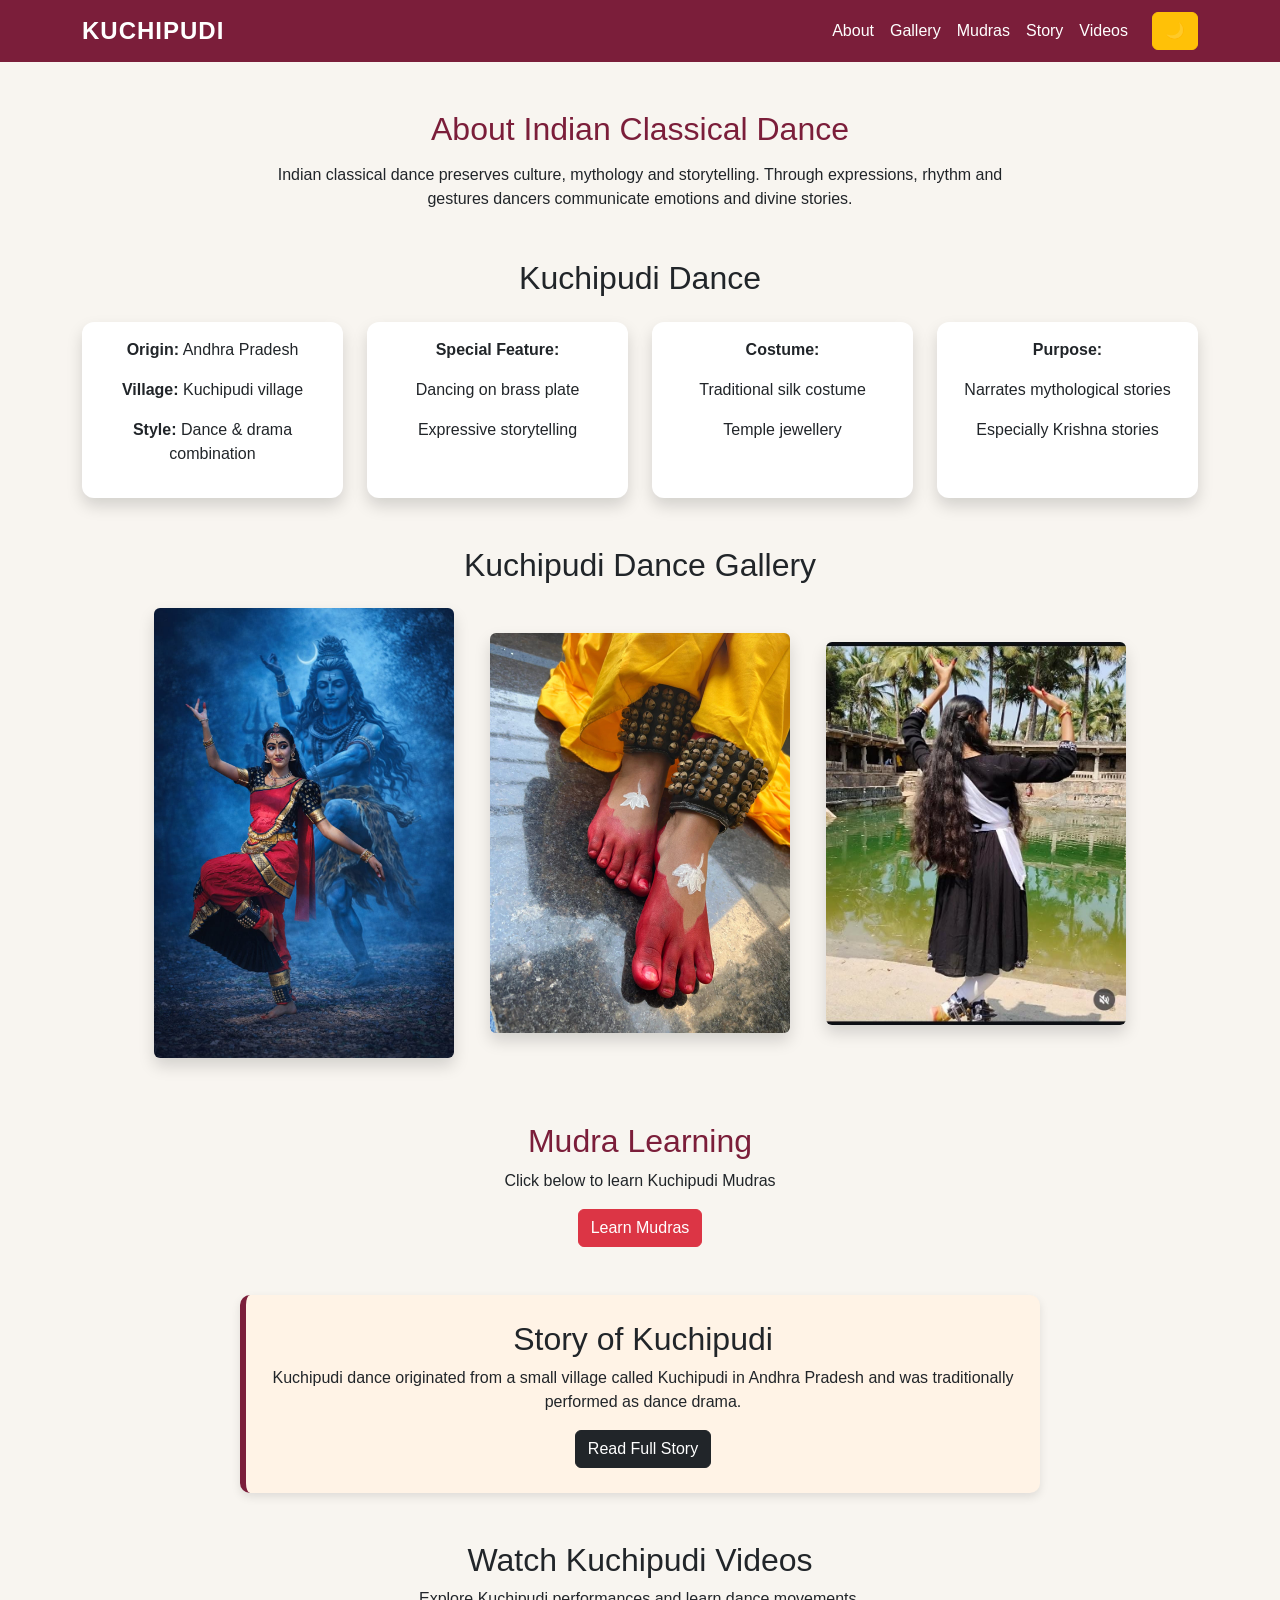
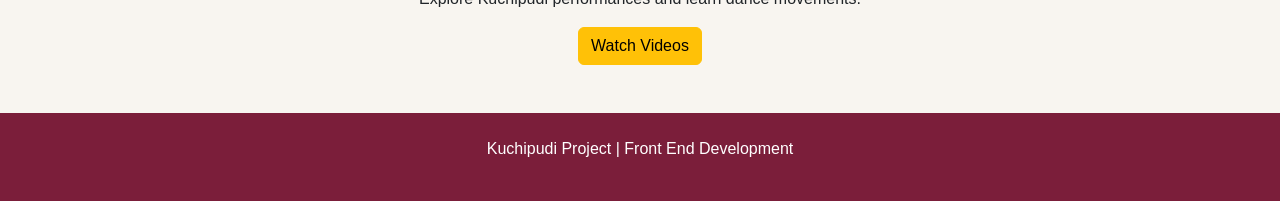
==== index.html @ efb6ea89 "Add files via upload" ====
<!DOCTYPE html>
<html lang="en">
<head>
<meta charset="UTF-8">
<title>Kuchipudi</title>

<!-- Bootstrap -->
<link href="https://cdn.jsdelivr.net/npm/bootstrap@5.3.2/dist/css/bootstrap.min.css" rel="stylesheet">

<link rel="stylesheet" href="index.css">

</head>

<body>

<!-- Navbar -->
<nav class="navbar navbar-expand-lg navbar-dark">
<div class="container">

<a class="navbar-brand fw-bold" href="#">KUCHIPUDI</a>

<button class="navbar-toggler" type="button" data-bs-toggle="collapse" data-bs-target="#menu">
<span class="navbar-toggler-icon"></span>
</button>

<div class="collapse navbar-collapse" id="menu">

<ul class="navbar-nav ms-auto">

<li class="nav-item">
<a class="nav-link" href="#dance">About</a>
</li>

<li class="nav-item">
<a class="nav-link" href="#gallery">Gallery</a>
</li>

<li class="nav-item">
<a class="nav-link" href="#mudra">Mudras</a>
</li>

<li class="nav-item">
<a class="nav-link" href="Story.html">Story</a>
</li>

<li class="nav-item">
<a class="nav-link" href="LearningVideos.html">Videos</a>
</li>

</ul>

<button id="themeToggle" class="btn btn-warning ms-3">🌙</button>

</div>
</div>
</nav>

<!-- Intro -->
<section id="intro" class="container text-center mt-5">

<h2>About Indian Classical Dance</h2>

<p>
Indian classical dance preserves culture, mythology and storytelling.
Through expressions, rhythm and gestures dancers communicate emotions
and divine stories.
</p>

</section>

<!-- Dance Section -->
<section id="dance" class="container mt-5">

<h2 class="text-center mb-4">Kuchipudi Dance</h2>

<div class="row g-4">

<div class="col-md-3">
<div class="card h-100 shadow">
<div class="card-body">
<p><b>Origin:</b> Andhra Pradesh</p>
<p><b>Village:</b> Kuchipudi village</p>
<p><b>Style:</b> Dance & drama combination</p>
</div>
</div>
</div>

<div class="col-md-3">
<div class="card h-100 shadow">
<div class="card-body">
<p><b>Special Feature:</b></p>
<p>Dancing on brass plate</p>
<p>Expressive storytelling</p>
</div>
</div>
</div>

<div class="col-md-3">
<div class="card h-100 shadow">
<div class="card-body">
<p><b>Costume:</b></p>
<p>Traditional silk costume</p>
<p>Temple jewellery</p>
</div>
</div>
</div>

<div class="col-md-3">
<div class="card h-100 shadow">
<div class="card-body">
<p><b>Purpose:</b></p>
<p>Narrates mythological stories</p>
<p>Especially Krishna stories</p>
</div>
</div>
</div>

</div>

</section>

<!-- Gallery -->
<section id="gallery" class="container text-center mt-5">

<h2>Kuchipudi Dance Gallery</h2>

<img src="DancerPhoto.jpeg" class="img-fluid rounded shadow m-3" width="300">

<img src="dance.jpeg" class="img-fluid rounded shadow m-3" width="300">

<img src="Dancepose.jpeg" class="img-fluid rounded shadow m-3" width="300">

</section>

<!-- Mudra Section -->
<section id="mudra" class="container text-center mt-5">

<h2>Mudra Learning</h2>

<p>Click below to learn Kuchipudi Mudras</p>

<button class="btn btn-danger"
onclick="location.href='KuchipudiMudra.html'">
Learn Mudras
</button>

</section>

<!-- Story Section -->
<section id="story" class="container text-center mt-5 story-box">

<h2>Story of Kuchipudi</h2>

<p>
Kuchipudi dance originated from a small village called Kuchipudi
in Andhra Pradesh and was traditionally performed as dance drama.
</p>

<button class="btn btn-dark"
onclick="location.href='Story.html'">
Read Full Story
</button>

</section>

<!-- Video Section -->
<section id="video-link" class="container text-center mt-5">

<h2>Watch Kuchipudi Videos</h2>

<p>Explore Kuchipudi performances and learn dance movements.</p>

<button class="btn btn-warning"
onclick="location.href='LearningVideos.html'">
Watch Videos
</button>

</section>

<!-- Footer -->
<footer class="text-center p-4 mt-5">

<p>Kuchipudi Project | Front End Development</p>

</footer>


<script src="script.js"></script>

</body>
</html>
---- index.css ----
/* ================= GENERAL ================= */

body{
font-family: Arial, sans-serif;
margin:0;
background:#f8f5f0;
text-align:center;
animation:fadeIn 1s ease;
}

@keyframes fadeIn{
from{opacity:0;}
to{opacity:1;}
}

html{
scroll-behavior:smooth;
}

/* ================= NAVBAR ================= */

.navbar{
background:#7b1e3a;
}

.navbar-brand{
font-size:24px;
letter-spacing:1px;
}

.navbar a{
color:white !important;
font-weight:500;
}

.navbar a:hover{
color:#ffd9a6 !important;
}

/* ================= INTRO SECTION ================= */

#intro{
max-width:800px;
margin:auto;
}

#intro h2{
color:#7b1e3a;
margin-bottom:15px;
}

/* ================= CARDS ================= */

.card{
border:none;
border-radius:12px;
transition:0.3s;
}

.card:hover{
transform:translateY(-6px);
background:#fff3e6;
}

/* ================= GALLERY ================= */

#gallery img{
transition:0.4s;
border-radius:10px;
}

#gallery img:hover{
transform:scale(1.08);
}

/* ================= MUDRA SECTION ================= */

#mudra h2{
color:#7b1e3a;
}

/* ================= STORY PAGE ================= */

.story-box{
background:#fff3e6;
border-left:6px solid #7b1e3a;
padding:25px;
border-radius:10px;
max-width:800px;
margin:auto;
box-shadow:0 4px 10px rgba(0,0,0,0.1);
}

/* ================= VIDEO PAGE ================= */

video{
margin-top:20px;
border-radius:10px;
box-shadow:0 6px 15px rgba(0,0,0,0.2);
}

iframe{
margin-top:20px;
border-radius:10px;
}

/* ================= TABLE (Mudra Page) ================= */

table{
margin:30px auto;
border-collapse:collapse;
width:80%;
background:white;
}

th, td{
border:1px solid #333;
padding:12px;
}

th{
background:#7b1e3a;
color:white;
}

tr:nth-child(even){
background:#f2f2f2;
}

/* ================= COUNTER BOXES ================= */

.counter-container{
display:flex;
justify-content:center;
gap:40px;
flex-wrap:wrap;
margin-top:40px;
}

.counter-box{
background:white;
padding:25px;
width:300px;
border-radius:12px;
box-shadow:0 6px 20px rgba(0,0,0,0.2);
}

.counter{
font-size:45px;
font-weight:bold;
color:#7b1e3a;
margin:10px 0;
}

/* ================= LOGIN PAGE ================= */

.login-container{
background:white;
padding:40px;
width:350px;
margin:120px auto;
border-radius:12px;
box-shadow:0 10px 25px rgba(0,0,0,0.2);
text-align:center;
}

.login-container h2{
color:#7b1e3a;
margin-bottom:20px;
}

.login-container input{
width:90%;
padding:12px;
margin:10px 0;
border:1px solid #ccc;
border-radius:6px;
font-size:14px;
}

.login-container input:focus{
border-color:#7b1e3a;
outline:none;
box-shadow:0 0 6px rgba(123,30,58,0.4);
}

.login-container button{
margin-top:15px;
padding:10px 25px;
background:#7b1e3a;
color:white;
border:none;
border-radius:6px;
cursor:pointer;
transition:0.3s;
}

.login-container button:hover{
background:#5a142a;
transform:scale(1.05);
}

.login-container a{
display:block;
margin-top:10px;
text-decoration:none;
color:#7b1e3a;
font-size:14px;
}

.login-container a:hover{
text-decoration:underline;
}

/* ================= FORMS ================= */

.join-box{
background:#fff3e6;
padding:40px;
border-left:6px solid #7b1e3a;
border-radius:12px;
box-shadow:0 6px 15px rgba(0,0,0,0.15);
max-width:600px;
margin:40px auto;
text-align:left;
}

.join-box label{
display:block;
margin-top:15px;
}

/* ================= BUTTONS ================= */

button{
padding:10px 20px;
background:#7b1e3a;
color:white;
border:none;
border-radius:5px;
cursor:pointer;
transition:0.3s;
}

button:hover{
background:#5a142a;
transform:scale(1.05);
}

/* ================= FOOTER ================= */

footer{
background:#7b1e3a;
color:white;
padding:15px;
margin-top:40px;
}

/* ================= DARK MODE ================= */

.dark-mode{
background:#1f1f1f;
color:white;
}

.dark-mode .card{
background:#2a2a2a;
color:white;
}

.dark-mode .story-box{
background:#2a2a2a;
}

.dark-mode .counter-box{
background:#2a2a2a;
}

.dark-mode footer{
background:#3b0a1a;
}

.dark-mode .navbar{
background:#3b0a1a;
}

.dark-mode table{
background:#2a2a2a;
color:white;
}
/* ================= PAGE NAVIGATION LINKS ================= */

.page-nav{
margin-top:20px;
}

.page-nav a{
display:inline-block;
margin:10px;
padding:10px 20px;
background:#7b1e3a;
color:white;
text-decoration:none;
border-radius:8px;
font-weight:bold;
transition:0.3s;
}

.page-nav a:hover{
background:#b08d57;
transform:scale(1.08);
}
/* ================= VIDEO PAGE HEADING ================= */

.video-title{
font-size:36px;
font-weight:bold;
color:#7b1e3a;
letter-spacing:1px;
margin-top:30px;
margin-bottom:15px;
position:relative;
display:inline-block;
}

/* Decorative underline */

.video-title::after{
content:"";
width:60%;
height:4px;
background:#b08d57;
display:block;
margin:10px auto 0;
border-radius:2px;
}
/* ================= VIDEO SUB HEADINGS ================= */

.video-subtitle{
font-size:24px;
font-weight:600;
color:#7b1e3a;
margin-top:40px;
margin-bottom:15px;
text-transform:capitalize;
letter-spacing:0.5px;
}

/* optional decorative line */

.video-subtitle::after{
content:"";
display:block;
width:50px;
height:3px;
background:#b08d57;
margin:8px auto 0;
border-radius:2px;
}
.reel-btn{
    display:inline-block;
    margin-top:10px;
    padding:10px 18px;
    background:#8b2e3c;
    color:white;
    text-decoration:none;
    border-radius:6px;
    font-weight:bold;
}

.reel-btn:hover{
    background:#5f1f29;
}
/* ================= LOGIN PAGE BACKGROUND ================= */

/* ================= LOGIN PAGE BACKGROUND ================= */

.login-page{
background-image: url("Dance background.png"); /* your image path */
background-size: cover;
background-position: center;
background-repeat: no-repeat;
min-height: 100vh;
display: flex;
align-items: center;
justify-content: center;
}
.login-page::before{
content:"";
position:absolute;
top:0;
left:0;
width:100%;
height:100%;
background:rgba(0,0,0,0.4);
}

.login-container{
position:relative;
z-index:2;
}
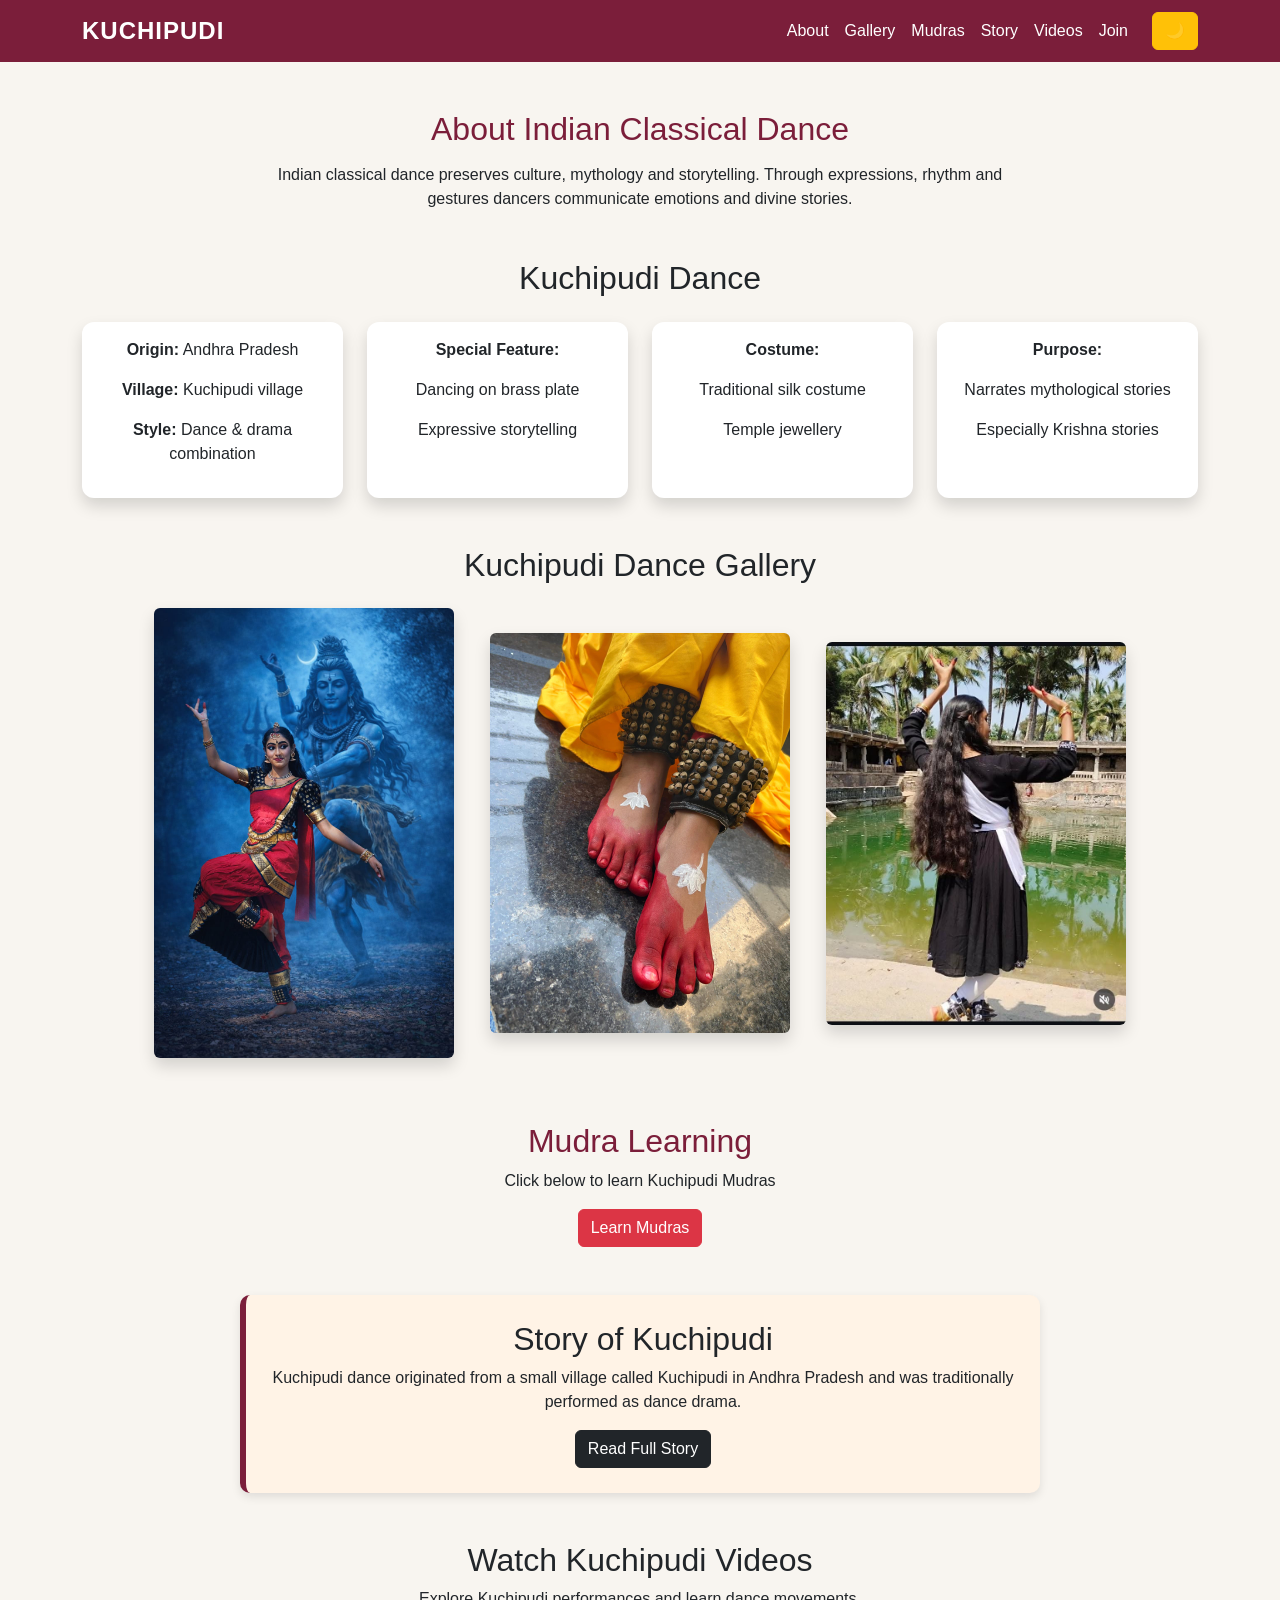
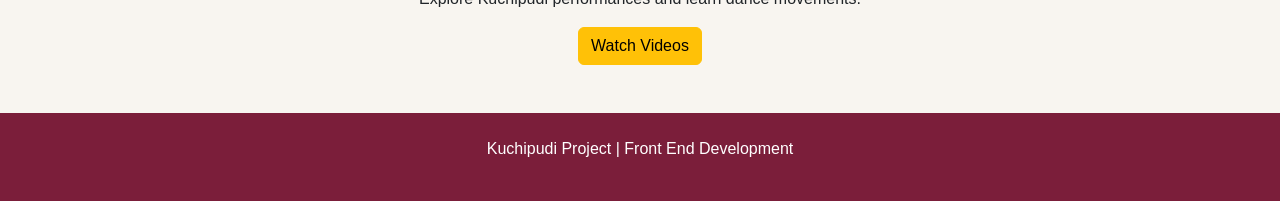
==== commit 1c9a6e19: "Fix HTML formatting and add missing elements" ====
--- a/index.html
+++ b/index.html
@@ -47,10 +47,13 @@
 <a class="nav-link" href="LearningVideos.html">Videos</a>
 </li>
 
+<li class="nav-item">
+<a class="nav-link" href="Join.html">Join</a>
+</li>
+
 </ul>
 
 <button id="themeToggle" class="btn btn-warning ms-3">🌙</button>
-
 </div>
 </div>
 </nav>
@@ -124,11 +127,11 @@
 
 <h2>Kuchipudi Dance Gallery</h2>
 
-<img src="DancerPhoto.jpeg" class="img-fluid rounded shadow m-3" width="300">
+<img src="DancerPhoto.jpeg" class="img-fluid rounded shadow m-3" width="300" alt="Kuchipudi Dance Performance">
 
-<img src="dance.jpeg" class="img-fluid rounded shadow m-3" width="300">
+<img src="dance.jpeg" class="img-fluid rounded shadow m-3" width="300" alt="Kuchipudi Dance Performance">
 
-<img src="Dancepose.jpeg" class="img-fluid rounded shadow m-3" width="300">
+<img src="Dancepose.jpeg" class="img-fluid rounded shadow m-3" width="300" alt="Kuchipudi Dance Performance">
 
 </section>
 
@@ -188,4 +191,4 @@
 <script src="script.js"></script>
 
 </body>
-</html>+</html>
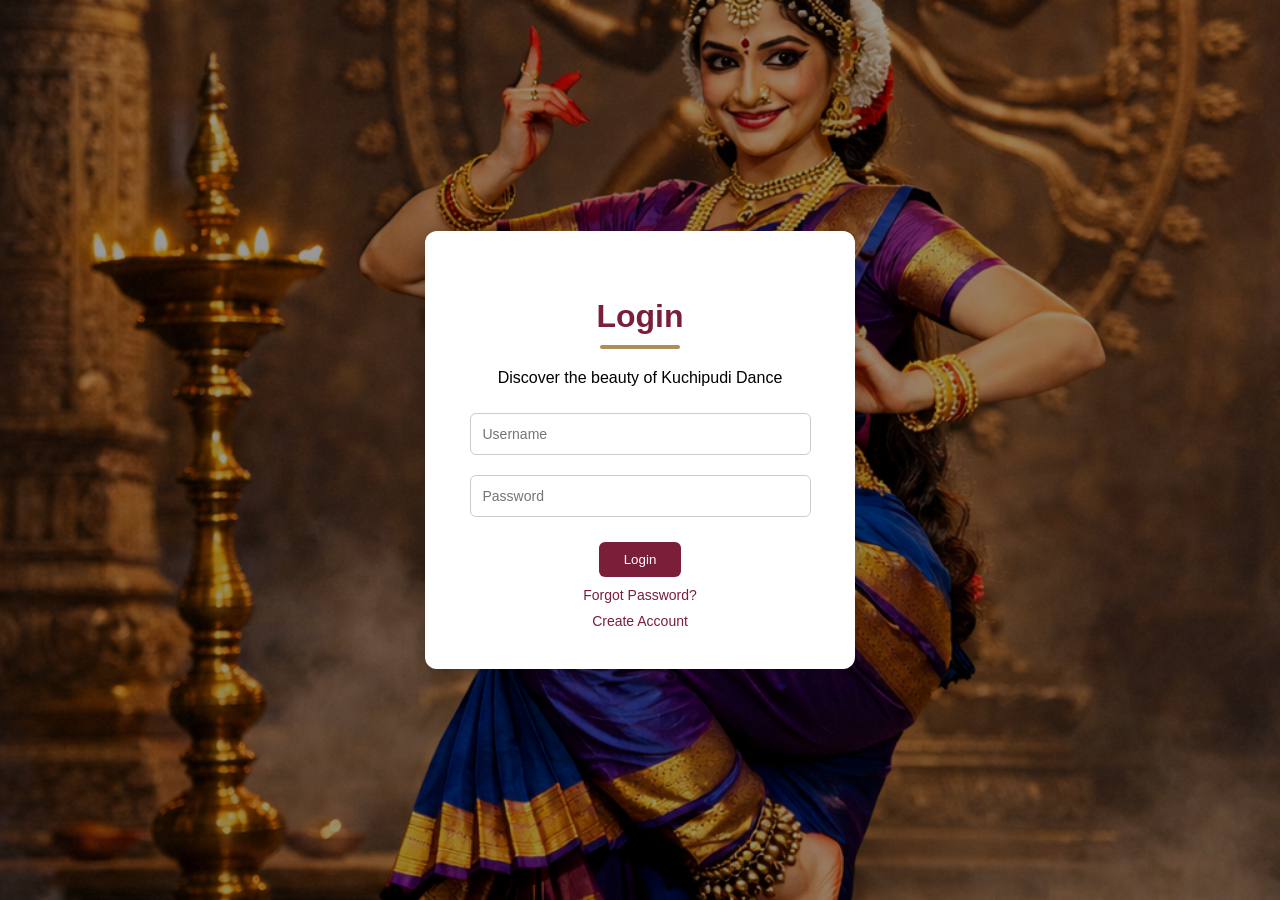
==== commit f6380825: "Update form action from index.html to home.html" ====
--- a/index.html
+++ b/index.html
@@ -1,192 +1,30 @@
 <!DOCTYPE html>
-<html lang="en">
+<html>
+
 <head>
 <meta charset="UTF-8">
-<title>Kuchipudi</title>
-
-<!-- Bootstrap -->
-<link href="https://cdn.jsdelivr.net/npm/bootstrap@5.3.2/dist/css/bootstrap.min.css" rel="stylesheet">
+<title>Kuchipudi Login</title>
 
 <link rel="stylesheet" href="index.css">
 
 </head>
 
-<body>
+<body class="login-page">
 
-<!-- Navbar -->
-<nav class="navbar navbar-expand-lg navbar-dark">
-<div class="container">
+<div class="login-container">
+<h2>Login</h2>
+<p>Discover the beauty of Kuchipudi Dance</p>
 
-<a class="navbar-brand fw-bold" href="#">KUCHIPUDI</a>
+<form action="home.html">
+<form>
+<input type="text" placeholder="Username" required>
+<input type="password" placeholder="Password" required>
 
-<button class="navbar-toggler" type="button" data-bs-toggle="collapse" data-bs-target="#menu">
-<span class="navbar-toggler-icon"></span>
-</button>
+<button type="submit">Login</button>
 
-<div class="collapse navbar-collapse" id="menu">
-
-<ul class="navbar-nav ms-auto">
-
-<li class="nav-item">
-<a class="nav-link" href="#dance">About</a>
-</li>
-
-<li class="nav-item">
-<a class="nav-link" href="#gallery">Gallery</a>
-</li>
-
-<li class="nav-item">
-<a class="nav-link" href="#mudra">Mudras</a>
-</li>
-
-<li class="nav-item">
-<a class="nav-link" href="Story.html">Story</a>
-</li>
-
-<li class="nav-item">
-<a class="nav-link" href="LearningVideos.html">Videos</a>
-</li>
-
-<li class="nav-item">
-<a class="nav-link" href="Join.html">Join</a>
-</li>
-
-</ul>
-
-<button id="themeToggle" class="btn btn-warning ms-3">🌙</button>
-</div>
-</div>
-</nav>
-
-<!-- Intro -->
-<section id="intro" class="container text-center mt-5">
-
-<h2>About Indian Classical Dance</h2>
-
-<p>
-Indian classical dance preserves culture, mythology and storytelling.
-Through expressions, rhythm and gestures dancers communicate emotions
-and divine stories.
-</p>
-
-</section>
-
-<!-- Dance Section -->
-<section id="dance" class="container mt-5">
-
-<h2 class="text-center mb-4">Kuchipudi Dance</h2>
-
-<div class="row g-4">
-
-<div class="col-md-3">
-<div class="card h-100 shadow">
-<div class="card-body">
-<p><b>Origin:</b> Andhra Pradesh</p>
-<p><b>Village:</b> Kuchipudi village</p>
-<p><b>Style:</b> Dance & drama combination</p>
-</div>
-</div>
-</div>
-
-<div class="col-md-3">
-<div class="card h-100 shadow">
-<div class="card-body">
-<p><b>Special Feature:</b></p>
-<p>Dancing on brass plate</p>
-<p>Expressive storytelling</p>
-</div>
-</div>
-</div>
-
-<div class="col-md-3">
-<div class="card h-100 shadow">
-<div class="card-body">
-<p><b>Costume:</b></p>
-<p>Traditional silk costume</p>
-<p>Temple jewellery</p>
-</div>
-</div>
-</div>
-
-<div class="col-md-3">
-<div class="card h-100 shadow">
-<div class="card-body">
-<p><b>Purpose:</b></p>
-<p>Narrates mythological stories</p>
-<p>Especially Krishna stories</p>
-</div>
-</div>
-</div>
-
-</div>
-
-</section>
-
-<!-- Gallery -->
-<section id="gallery" class="container text-center mt-5">
-
-<h2>Kuchipudi Dance Gallery</h2>
-
-<img src="DancerPhoto.jpeg" class="img-fluid rounded shadow m-3" width="300" alt="Kuchipudi Dance Performance">
-
-<img src="dance.jpeg" class="img-fluid rounded shadow m-3" width="300" alt="Kuchipudi Dance Performance">
-
-<img src="Dancepose.jpeg" class="img-fluid rounded shadow m-3" width="300" alt="Kuchipudi Dance Performance">
-
-</section>
-
-<!-- Mudra Section -->
-<section id="mudra" class="container text-center mt-5">
-
-<h2>Mudra Learning</h2>
-
-<p>Click below to learn Kuchipudi Mudras</p>
-
-<button class="btn btn-danger"
-onclick="location.href='KuchipudiMudra.html'">
-Learn Mudras
-</button>
-
-</section>
-
-<!-- Story Section -->
-<section id="story" class="container text-center mt-5 story-box">
-
-<h2>Story of Kuchipudi</h2>
-
-<p>
-Kuchipudi dance originated from a small village called Kuchipudi
-in Andhra Pradesh and was traditionally performed as dance drama.
-</p>
-
-<button class="btn btn-dark"
-onclick="location.href='Story.html'">
-Read Full Story
-</button>
-
-</section>
-
-<!-- Video Section -->
-<section id="video-link" class="container text-center mt-5">
-
-<h2>Watch Kuchipudi Videos</h2>
-
-<p>Explore Kuchipudi performances and learn dance movements.</p>
-
-<button class="btn btn-warning"
-onclick="location.href='LearningVideos.html'">
-Watch Videos
-</button>
-
-</section>
-
-<!-- Footer -->
-<footer class="text-center p-4 mt-5">
-
-<p>Kuchipudi Project | Front End Development</p>
-
-</footer>
-
+<a href="#">Forgot Password?</a>
+<a href="#">Create Account</a>
+</form>
 
 <script src="script.js"></script>
 
--- a/index.css
+++ b/index.css
@@ -1,4 +1,4 @@
-/* ================= GENERAL ================= */
+/* GENERAL */
 
 body{
 font-family: Arial, sans-serif;
@@ -17,7 +17,7 @@
 scroll-behavior:smooth;
 }
 
-/* ================= NAVBAR ================= */
+/* NAVBAR */
 
 .navbar{
 background:#7b1e3a;
@@ -37,7 +37,7 @@
 color:#ffd9a6 !important;
 }
 
-/* ================= INTRO SECTION ================= */
+/*  INTRO SECTION  */
 
 #intro{
 max-width:800px;
@@ -49,7 +49,19 @@
 margin-bottom:15px;
 }
 
-/* ================= CARDS ================= */
+/* Same background style for Mudra and Video sections */
+
+#mudra,
+#video-link{
+background:#fff3e6;
+border-left:6px solid #7b1e3a;
+padding:25px;
+border-radius:10px;
+max-width:800px;
+margin:40px auto;
+box-shadow:0 4px 10px rgba(0,0,0,0.1);
+}
+/*  CARDS  */
 
 .card{
 border:none;
@@ -62,7 +74,7 @@
 background:#fff3e6;
 }
 
-/* ================= GALLERY ================= */
+/* GALLERY */
 
 #gallery img{
 transition:0.4s;
@@ -79,7 +91,7 @@
 color:#7b1e3a;
 }
 
-/* ================= STORY PAGE ================= */
+/* STORY PAGE */
 
 .story-box{
 background:#fff3e6;
@@ -91,7 +103,7 @@
 box-shadow:0 4px 10px rgba(0,0,0,0.1);
 }
 
-/* ================= VIDEO PAGE ================= */
+/*  VIDEO PAGE  */
 
 video{
 margin-top:20px;
@@ -104,7 +116,7 @@
 border-radius:10px;
 }
 
-/* ================= TABLE (Mudra Page) ================= */
+/*  TABLE (Mudra Page)  */
 
 table{
 margin:30px auto;
@@ -127,7 +139,7 @@
 background:#f2f2f2;
 }
 
-/* ================= COUNTER BOXES ================= */
+/*  COUNTER BOXES  */
 
 .counter-container{
 display:flex;
@@ -152,7 +164,7 @@
 margin:10px 0;
 }
 
-/* ================= LOGIN PAGE ================= */
+/* LOGIN PAGE  */
 
 .login-container{
 background:white;
@@ -212,7 +224,7 @@
 text-decoration:underline;
 }
 
-/* ================= FORMS ================= */
+/*  FORMS */
 
 .join-box{
 background:#fff3e6;
@@ -230,7 +242,7 @@
 margin-top:15px;
 }
 
-/* ================= BUTTONS ================= */
+/*  BUTTONS  */
 
 button{
 padding:10px 20px;
@@ -247,7 +259,7 @@
 transform:scale(1.05);
 }
 
-/* ================= FOOTER ================= */
+/* FOOTER  */
 
 footer{
 background:#7b1e3a;
@@ -256,39 +268,34 @@
 margin-top:40px;
 }
 
-/* ================= DARK MODE ================= */
+/*  DARK MODE  */
 
 .dark-mode{
-background:#1f1f1f;
+background:#121212;
 color:white;
 }
 
 .dark-mode .card{
-background:#2a2a2a;
-color:white;
-}
-
+background:#1e1e1e;
+color:white;
+}
+
+.dark-mode .navbar{
+background:#000;
+}
+
+.dark-mode footer{
+background:#000;
+color:white;
+}
 .dark-mode .story-box{
 background:#2a2a2a;
 }
-
-.dark-mode .counter-box{
-background:#2a2a2a;
-}
-
-.dark-mode footer{
-background:#3b0a1a;
-}
-
-.dark-mode .navbar{
-background:#3b0a1a;
-}
-
 .dark-mode table{
 background:#2a2a2a;
 color:white;
 }
-/* ================= PAGE NAVIGATION LINKS ================= */
+/*  PAGE NAVIGATION LINKS  */
 
 .page-nav{
 margin-top:20px;
@@ -334,7 +341,7 @@
 margin:10px auto 0;
 border-radius:2px;
 }
-/* ================= VIDEO SUB HEADINGS ================= */
+/*  VIDEO SUB HEADINGS  */
 
 .video-subtitle{
 font-size:24px;
@@ -371,9 +378,7 @@
 .reel-btn:hover{
     background:#5f1f29;
 }
-/* ================= LOGIN PAGE BACKGROUND ================= */
-
-/* ================= LOGIN PAGE BACKGROUND ================= */
+/*  LOGIN PAGE BACKGROUND  */
 
 .login-page{
 background-image: url("Dance background.png"); /* your image path */
@@ -398,4 +403,59 @@
 .login-container{
 position:relative;
 z-index:2;
-}+}
+
+/* Headings for Mudra and Video pages */
+
+.page-heading{
+text-align:center;
+font-size:36px;
+color:#7b1e3a;
+margin-top:30px;
+margin-bottom:20px;
+font-weight:bold;
+letter-spacing:1px;
+}
+
+.sub-heading{
+text-align:center;
+font-size:22px;
+color:#b08d57;
+margin-bottom:30px;
+}
+/* Main heading style */
+
+h1{
+text-align:center;
+font-size:40px;
+color:#7b1e3a;
+margin-top:30px;
+font-weight:bold;
+letter-spacing:2px;
+}
+
+/* Section headings */
+
+h2{
+text-align:center;
+font-size:32px;
+color:#7b1e3a;
+margin-bottom:20px;
+position:relative;
+}
+
+/* Decorative line under headings */
+
+h2::after{
+content:"";
+display:block;
+width:80px;
+height:4px;
+background:#b08d57;
+margin:10px auto 0;
+border-radius:2px;
+}
+h2:hover{
+transform:scale(1.03);
+transition:0.3s;
+}
